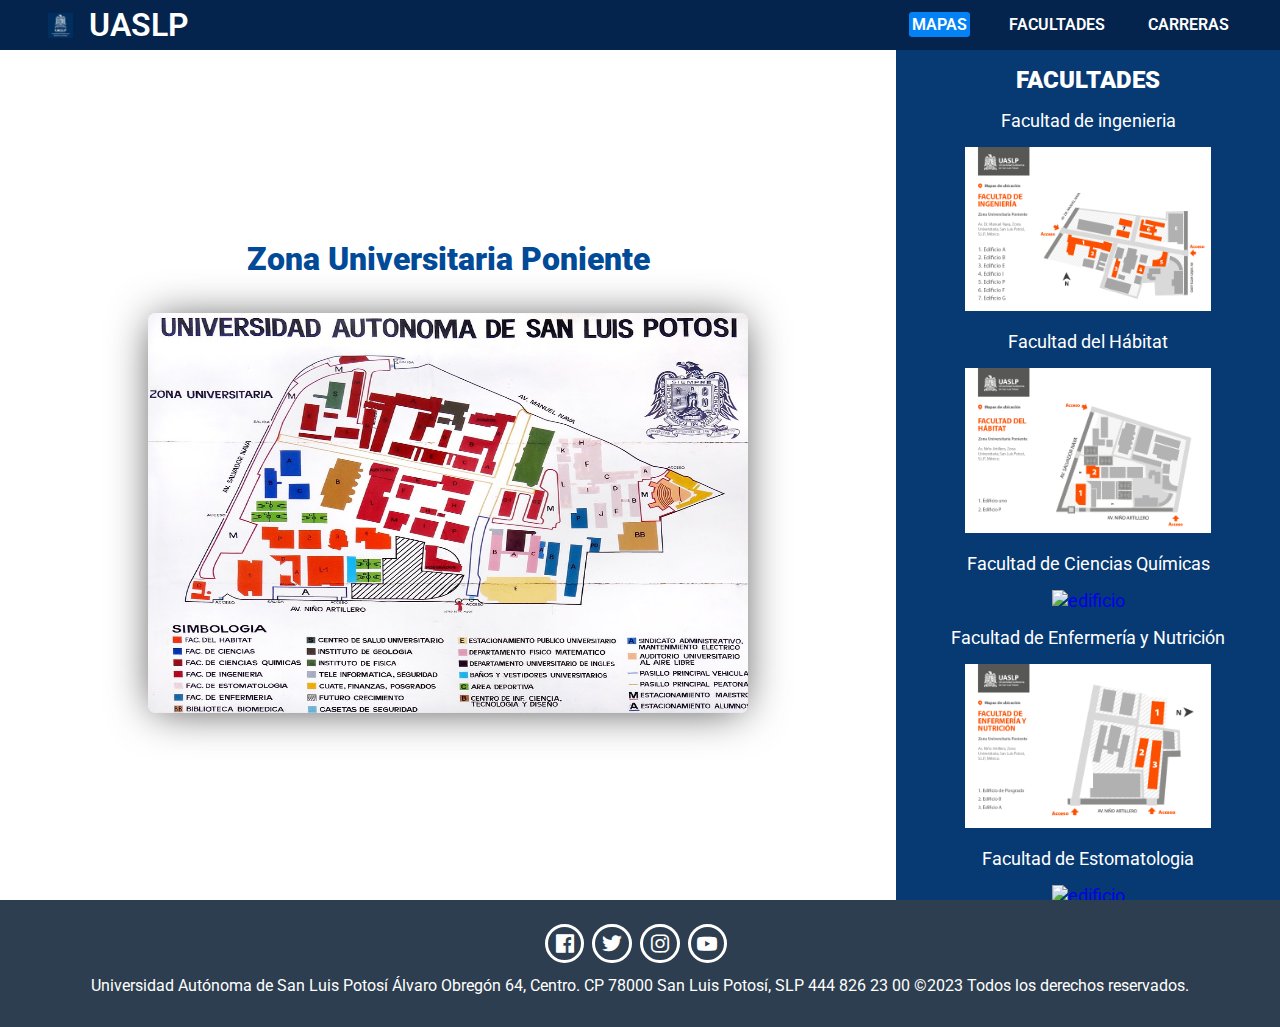
==== index.html @ d9a33879 "Primer versión" ====
<!DOCTYPE html>
<html lang="en">

<head>
  <meta charset="UTF-8">
  <meta name="viewport" content="width=device-width, initial-scale=1.0">
  <title>Mapa Zona Universitaria</title>
  <link rel="shortcut icon" href="media/Generales/Logo-uaslp.jpg" type="image/x-icon">
  <link rel="stylesheet" href="css/Home.css">
  <link href='https://unpkg.com/boxicons@2.1.4/css/boxicons.min.css' rel='stylesheet'>
</head>

<body>
  <nav class="menu">

    <input type="checkbox" id="checkbox-menu">
    <label for="checkbox-menu" class="checkbox-btn">
      <i class='bx bx-menu'></i>
    </label>
    <img src="media/Generales/Logo-uaslp.jpg" alt="logo">

    <label class="logo-uaslp">
      UASLP
    </label>


    <ul>
      <li><a class="active" href="">Mapas</a></li>
      <li><a href="">Facultades</a></li>
      <li><a href="">Carreras</a></li>
    </ul>
  </nav>

  
  <section>
    <main>
      <a target="_blank" href="https://www.uaslp.mx/#gsc.tab=0" class="titulo-facultad">Zona Universitaria Poniente</a>
      <img src="media/mapas-img/mapa-zona-universitaria.png"  alt="facultad-ingenieria">
    </main>
    <aside>
      <h2>Facultades</h2>
      <ul>
        <li>Facultad de ingenieria</li>
        <li><a href="mapas/Mapa-ingenieria.html"><img src="media/mapas-img/mapa-ingenieria.png" alt="edificio"></a></li>
      </ul>
      <ul>
        <li>Facultad del Hábitat</li>
        <li><a href="mapas/Mapa-habitat.html"><img src="media/mapas-img/mapa-habitat.png" alt="edificio"></a></li>
      </ul>
      <ul>
        <li>Facultad de Ciencias Químicas</li>
        <li><a href="mapas/Mapa-ciencias-quimicas.html"><img src="media/mapa-ingenieria.png" alt="edificio"></a></li>
      </ul>
      <ul>
        <li>Facultad de Enfermería y Nutrición</li>
        <li><a href="mapas/Mapa-enfermeria-nutricion.html"><img src="media/mapas-img/mapa-enfermeria-nutricion.png" alt="edificio"></a></li>
      </ul>
      <ul>
        <li>Facultad de Estomatologia</li>
        <li><a href="mapas/Mapa-estomatologia.html"><img src="media/mapa-ingenieria.png" alt="edificio"></a></li>
      </ul>
      <ul>
        <li>Facultad de Medicina</li>
        <li><a href="mapas/Mapa-medicina.html"><img src="media/mapa-ingenieria.png" alt="edificio"></a></li>
      </ul>
    </aside>

  </section>
  <footer>
    <div class="social-media">
      <li><a href="https://www.facebook.com/LaUASLP/" target="_blank" class="social-media-icon facebook"><i class='bx bxl-facebook-square'></i></a></li>
      <li><a href="https://twitter.com/LaUASLP" target="_blank" class="social-media-icon twitter"><i class='bx bxl-twitter'></i></a></li>
      <li><a href="https://www.instagram.com/lauaslp/" target="_blank" class="social-media-icon instagram"><i class='bx bxl-instagram' ></i></a></li>
      <li><a href="https://www.youtube.com/LaUASLP" target="_blank" class="social-media-icon youtube"><i class='bx bxl-youtube'></i></a></li>
    </div>
    <div class="info-contacto">
      <p>Universidad Autónoma de San Luis Potosí Álvaro Obregón 64, Centro. CP 78000 San Luis Potosí, SLP 444 826 23 00 &copy;2023 Todos los derechos reservados.</p>
    </div>
  </footer>

</body>

</html>
---- css/Home.css ----
@import url('https://fonts.googleapis.com/css2?family=Roboto:ital,wght@0,100;0,300;0,400;0,500;0,900;1,100;1,400;1,500;1,900&display=swap');

*{
    margin: 0;
    padding: 0;
    text-decoration: none;
    box-sizing: border-box;
    font-family: 'Roboto', sans-serif;
    list-style: none;
}

:root {
    --main-bg-color: #004A98;
    --bg-color-secundario: #99a3b4;
    --ul-bgs-color: #0dcaf0;
    --ul-bgs-color--opaco: #0eb1d1;
    --congress-blue-50: #eff6ff;
    --congress-blue-100: #deedff;
    --congress-blue-200: #b6dbff;
    --congress-blue-300: #76bfff;
    --congress-blue-400: #2d9fff;
    --congress-blue-500: #0282f5;
    --congress-blue-600: #0065d2;
    --congress-blue-700: #0050aa;
    --congress-blue-800: #004a98;
    --congress-blue-900: #073973;
    --congress-blue-950: #04244d;
    --facebook-color: #1977f3;
}

body{
    background: var(--congress-blue-200);
    margin: 0;
    padding: 0;
}

body::-webkit-scrollbar {
    width: 12px;               /* width of the entire scrollbar */
}
  
body::-webkit-scrollbar-track {
    background: #fff;        /* color of the tracking area */
}
  
body::-webkit-scrollbar-thumb {
    background-color: var(--congress-blue-900);    /* color of the scroll thumb */ 
    border: 1px solid #fff;
}

a{
    text-decoration: none;
}
.menu{
    background: var(--congress-blue-950);
    height: 50px;
    width: 100%;
    position: sticky;
    top: 0;
    left: 0;
    z-index: 1;
    
}

.menu img{
    max-height: 25px;
    margin: .8rem 0 0 3rem;
    float: left;
}

.menu ul{
    float: right;
    margin-right: 2rem;
}

.menu ul li{
    display: inline-block;
    line-height: 50px;
    margin: 0 1rem;
}

.menu ul li a{
    color: #fff;
    font-weight: 600;
    text-transform: uppercase;
    padding: 2px;
    border-radius: .2rem;
    padding: .2rem;
    transition: all .5s ease;
}

.menu ul li a.active{
    background: var(--congress-blue-500);
    border-radius: .2rem;
    padding: .2rem;
} 

.menu ul li a.active:hover{
    background: #fff;
    color: var(--congress-blue-950);
}

.menu ul li a:hover{
    background: #fff;
    color: var(--congress-blue-950);
}

.logo-uaslp{
    font-size: 2rem;
    font-weight: 600;
    color: #fff;
    line-height: 50px;
    margin-left: 1rem;
}

.checkbox-btn{
    float: right;
    margin: 1.5rem 2rem 0 0;
    cursor: pointer;
    display: none;
}

.bx-menu{
    font-size: 2rem;
    font-weight: 600;
    color: #fff;
}

#checkbox-menu{
    display: none;
}

section{
    margin: 0 0 0 0;
    padding: 0 0 0 0;
    display: flex;
    background: #fff;
    min-height: calc(100vh - 50px);
    width: 100%;
    justify-content: center;
}

main{
    width: 70%;
    display: flex;
    flex-direction: column;
    justify-content: center;
    align-items: center;
    overflow-x: hidden;
    margin: 0;
    background: #fff;
}
.titulo-facultad{
    font-size: 2rem;
    font-weight: 900;
    color: var(--congress-blue-800);
    transition: all .5s ease;
    border-radius: .2rem;
    cursor: pointer;
    padding: .2rem;
}

.titulo-facultad:hover{
    text-decoration: 5px underline ;
}

main img{
    display: flex;
    margin: 2rem 0 0 0;
    height: 400px;
    width: 600px;
    box-shadow: 0px 2px 44px -6px rgba(0,0,0,0.75);
    -webkit-box-shadow: 0px 2px 44px -6px rgba(0,0,0,0.75);
    -moz-box-shadow: 0px 2px 44px -6px rgba(0,0,0,0.75);
    border-radius: .5rem;
    transition: all .5s ease;
}

main img:hover{
    transform: scale(1.05);
}

aside{
    color: #fff;
    text-align: center;
    max-height: calc(100vh - 50px);
    padding: 1rem;
    width: 30%;
    display: inline-block;
    justify-content: center;
    align-items: center;
    background: var(--congress-blue-900);
    overflow: auto;
}

aside::-webkit-scrollbar {
    width: 15px;               /* width of the entire scrollbar */
    
}
  
aside::-webkit-scrollbar-track {
    background: #fff;        /* color of the tracking area */
}
  
aside::-webkit-scrollbar-thumb {
    background-color: var(--congress-blue-950);    /* color of the scroll thumb */ 
    border: 2px solid #99a3b4;
}

aside h2{
    text-transform: uppercase;
    font-weight: 900;
    font-size: 24px;
}

aside ul li{
    font-size: 18px;
    margin: 1rem 0 1rem 0;
}

aside img{
    width: 70%;
    transition: all .5s ease;
}

aside img:hover{
    transform: scale(1.05);
    box-shadow: 0px 2px 44px -6px #000000d7;
    -webkit-box-shadow: 0px 2px 44px -6px #000000d7;
    -moz-box-shadow: 0px 2px 44px -6px #000000d7;
    
}

footer{
    background: #2c3e50;
    min-height: 100px;
    display: flex;
    flex-direction: column;
    align-items: center;
    justify-content: center;
    color: #fff;
    padding: 2rem 0 2rem 0;
}

.social-media-icon{
    cursor: pointer;
    font-size: 1.5rem;
    color: #fff;
    transition: all .5s ease;
    border: 3px solid #fff;
    border-radius: 3rem;
    padding: .3rem .3rem 0 .3rem;
    margin: 0 .5rem 0 0;
}

.facebook:hover{
    color: var(--facebook-color);
    border: 3px solid var(--facebook-color);
}

.twitter:hover{
    color: #1d9bf0;
    border: 3px solid #1d9bf0;
}

.instagram:hover{
    color: #fdbb2d;
    border: 3px solid #fdbb2d;
}

.youtube:hover{
    color: #fe0000;
    border: 3px solid #fe0000;
}

.social-media{
    display: flex;
    flex-direction: row;
    margin: 0 0 1rem 0;
}

.info-contacto{
    text-align: center;
}

@media (max-width: 858px){
    
    aside::-webkit-scrollbar {
        display: none;            /* width of the entire scrollbar */
    }
      
    aside::-webkit-scrollbar-track {
        display: none;      /* color of the tracking area */
    }
      
    aside::-webkit-scrollbar-thumb {
        display: none;
    }

    .menu{
        min-height: 80px;
    }

    .checkbox-btn{
        display: block;
    }

    .menu ul{
        position: fixed;
        width: 100%;
        height: 100vh;
        background: #2c3e50;
        top: 80px;
        left: -100%;
        text-align: center;
        box-shadow: inset 4px 35px 15px -3px rgba(0,0,0,0.1);
        transition: all .5s ease;
    }

    .menu ul li{
        display: block;
    }

    .menu ul li a{
        font-size: 1.2rem;
    }

    .menu img{
        max-height: 45px;
    }

    .logo-uaslp{
        line-height: 80px;
    }

    
    #checkbox-menu:checked ~ ul{
        left: 0;
    }

    section{
        display: block;

        justify-content: center;
        align-items: center;
    }

    main{
        display: flex;
        float: none;
        width: 100%;
        padding:3rem;
    }

    main img{
        width: 450px;
        height: 300px;
    }

    aside{
        width: 100%;
        float: none;
        box-shadow: none;
        overflow: visible;
        max-height: 100%;
    }

    aside img{
        width: 100%;
    }
    

    footer{
        padding: 2rem;
    }
}

@media (max-width: 391px){
    main img{
        width: 325px;
        height: 220px;
    }
}
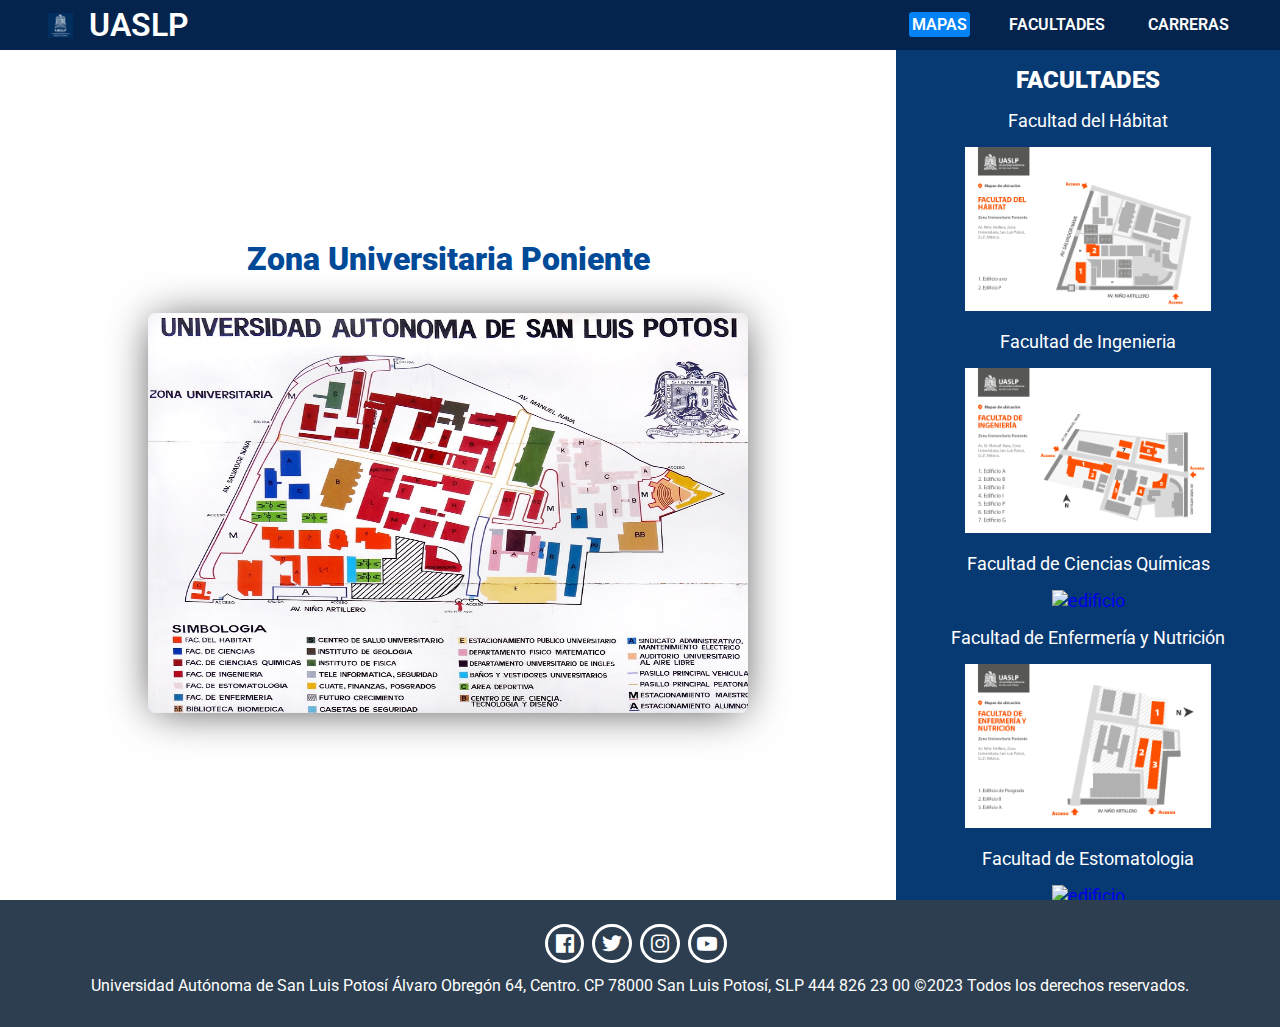
==== commit d70e5a26: "Agregado: pagina facultades y carreras" ====
--- a/index.html
+++ b/index.html
@@ -25,9 +25,9 @@
 
 
     <ul>
-      <li><a class="active" href="">Mapas</a></li>
-      <li><a href="">Facultades</a></li>
-      <li><a href="">Carreras</a></li>
+      <li><a class="active" href="index.html">Mapas</a></li>
+      <li><a href="pages/Facultades.html">Facultades</a></li>
+      <li><a href="pages/Carreras.html">Carreras</a></li>
     </ul>
   </nav>
 
@@ -40,12 +40,12 @@
     <aside>
       <h2>Facultades</h2>
       <ul>
-        <li>Facultad de ingenieria</li>
-        <li><a href="mapas/Mapa-ingenieria.html"><img src="media/mapas-img/mapa-ingenieria.png" alt="edificio"></a></li>
+        <li>Facultad del Hábitat</li>
+        <li><a href="mapas/Mapa-habitat.html"><img src="media/mapas-img/mapa-habitat.png" alt="edificio"></a></li>
       </ul>
       <ul>
-        <li>Facultad del Hábitat</li>
-        <li><a href="mapas/Mapa-habitat.html"><img src="media/mapas-img/mapa-habitat.png" alt="edificio"></a></li>
+        <li>Facultad de Ingenieria</li>
+        <li><a href="mapas/Mapa-ingenieria.html"><img src="media/mapas-img/mapa-ingenieria.png" alt="edificio"></a></li>
       </ul>
       <ul>
         <li>Facultad de Ciencias Químicas</li>
--- a/css/Home.css
+++ b/css/Home.css
@@ -29,7 +29,7 @@
 }
 
 body{
-    background: var(--congress-blue-200);
+    background: var(--congress-blue-900);
     margin: 0;
     padding: 0;
 }
@@ -354,6 +354,7 @@
     main img{
         width: 450px;
         height: 300px;
+        scale: .9;
     }
 
     aside{
@@ -378,5 +379,6 @@
     main img{
         width: 325px;
         height: 220px;
+        scale: .9;
     }
 }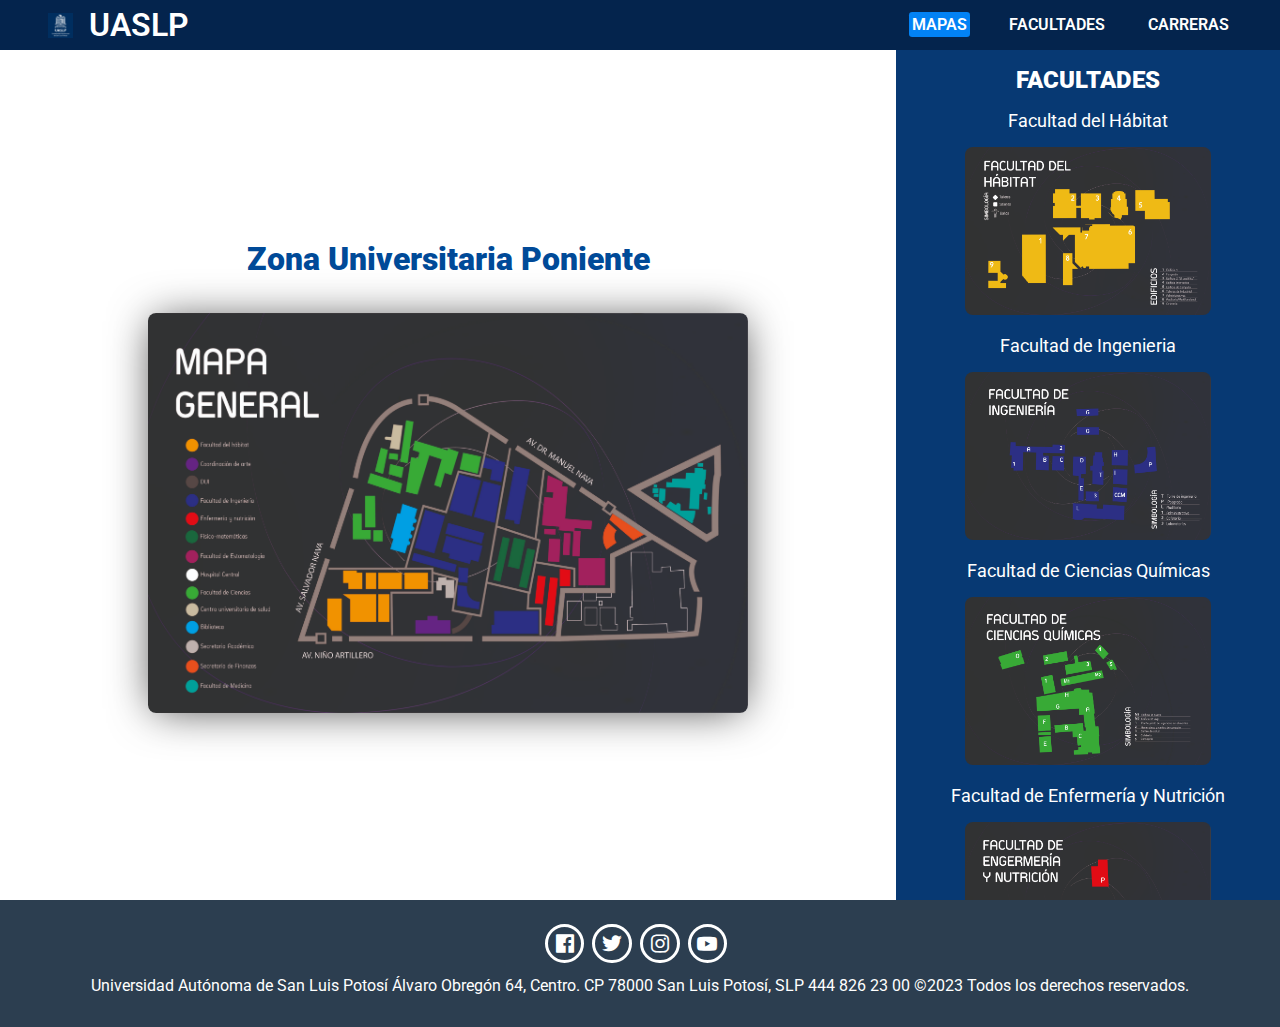
==== commit b63356b3: "Cambio en todas las imagenes" ====
--- a/index.html
+++ b/index.html
@@ -35,33 +35,33 @@
   <section>
     <main>
       <a target="_blank" href="https://www.uaslp.mx/#gsc.tab=0" class="titulo-facultad">Zona Universitaria Poniente</a>
-      <img src="media/mapas-img/mapa-zona-universitaria.png"  alt="facultad-ingenieria">
+      <img src="media/mapas-img/MAPA ZONA.jpg"  alt="facultad-ingenieria">
     </main>
     <aside>
       <h2>Facultades</h2>
       <ul>
         <li>Facultad del Hábitat</li>
-        <li><a href="mapas/Mapa-habitat.html"><img src="media/mapas-img/mapa-habitat.png" alt="edificio"></a></li>
+        <li><a href="mapas/Mapa-habitat.html"><img src="media/mapas-img/Mapas Facultades_Facultad del Hábitat.jpg" alt="edificio"></a></li>
       </ul>
       <ul>
         <li>Facultad de Ingenieria</li>
-        <li><a href="mapas/Mapa-ingenieria.html"><img src="media/mapas-img/mapa-ingenieria.png" alt="edificio"></a></li>
+        <li><a href="mapas/Mapa-ingenieria.html"><img src="media/mapas-img/Mapas Facultades_Facultad de Ingeniería.jpg" alt="edificio"></a></li>
       </ul>
       <ul>
         <li>Facultad de Ciencias Químicas</li>
-        <li><a href="mapas/Mapa-ciencias-quimicas.html"><img src="media/mapa-ingenieria.png" alt="edificio"></a></li>
+        <li><a href="mapas/Mapa-ciencias-quimicas.html"><img src="media/mapas-img/Mapas Facultades_Facultad de Ciencias Químicas.jpg" alt="edificio"></a></li>
       </ul>
       <ul>
         <li>Facultad de Enfermería y Nutrición</li>
-        <li><a href="mapas/Mapa-enfermeria-nutricion.html"><img src="media/mapas-img/mapa-enfermeria-nutricion.png" alt="edificio"></a></li>
+        <li><a href="mapas/Mapa-enfermeria-nutricion.html"><img src="media/mapas-img/Mapas Facultades_Facultad de enfermería y nutrición.jpg" alt="edificio"></a></li>
       </ul>
       <ul>
         <li>Facultad de Estomatologia</li>
-        <li><a href="mapas/Mapa-estomatologia.html"><img src="media/mapa-ingenieria.png" alt="edificio"></a></li>
+        <li><a href="mapas/Mapa-estomatologia.html"><img src="media/mapas-img/Mapas Facultades_Facultad de Estomatología.jpg" alt="edificio"></a></li>
       </ul>
       <ul>
         <li>Facultad de Medicina</li>
-        <li><a href="mapas/Mapa-medicina.html"><img src="media/mapa-ingenieria.png" alt="edificio"></a></li>
+        <li><a href="mapas/Mapa-medicina.html"><img src="media/mapas-img/Mapas Facultades_Facultad de Medicina.jpg" alt="edificio"></a></li>
       </ul>
     </aside>
 
--- a/css/Home.css
+++ b/css/Home.css
@@ -219,6 +219,7 @@
 
 aside img{
     width: 70%;
+    border-radius: .5rem;
     transition: all .5s ease;
 }
 
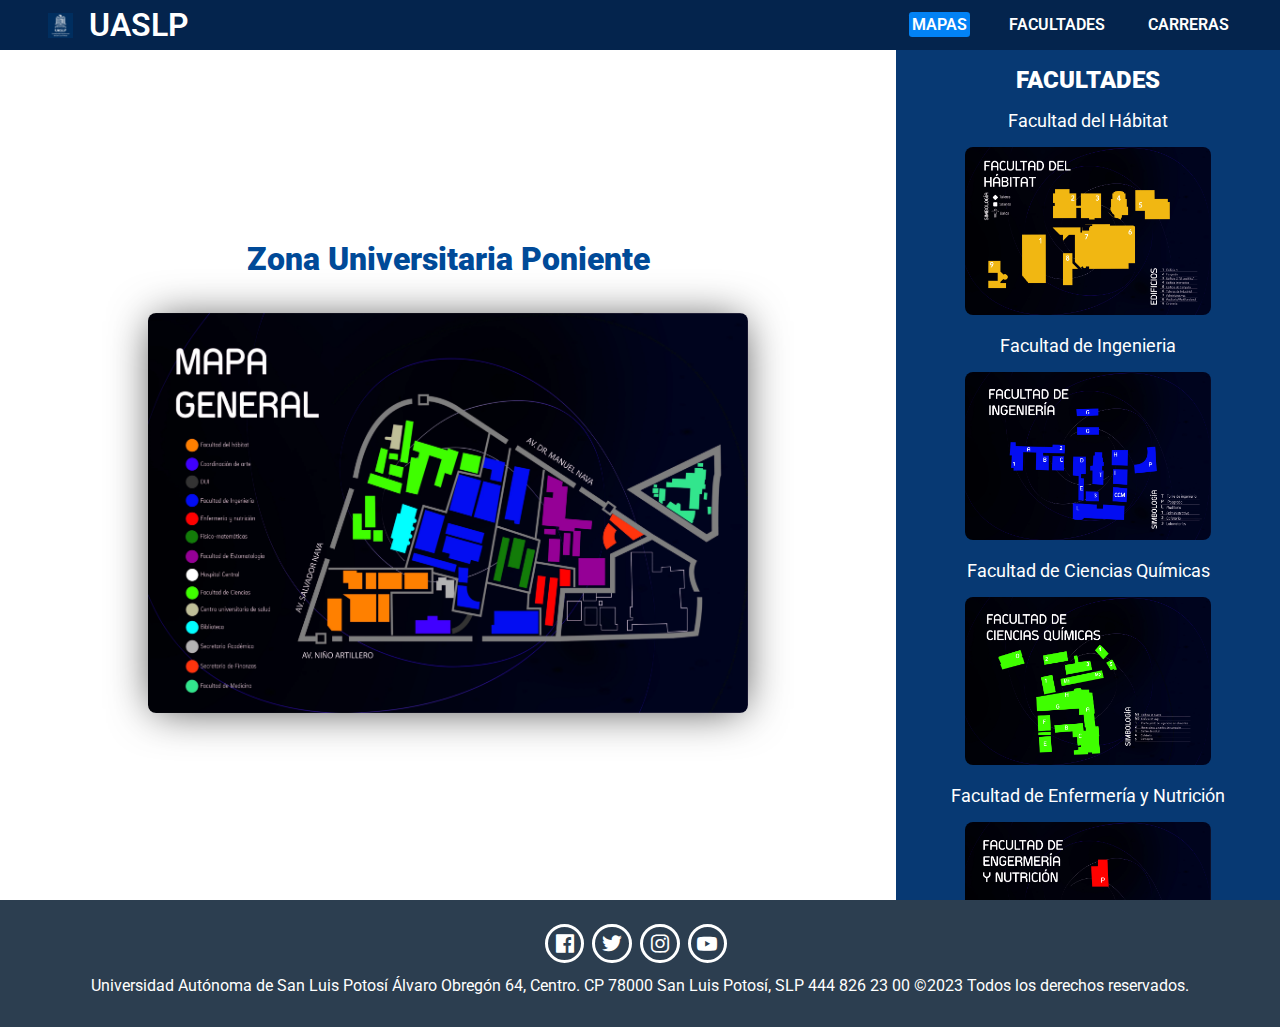
==== commit 76870543: "Cambio de formato a webp" ====
--- a/index.html
+++ b/index.html
@@ -35,33 +35,33 @@
   <section>
     <main>
       <a target="_blank" href="https://www.uaslp.mx/#gsc.tab=0" class="titulo-facultad">Zona Universitaria Poniente</a>
-      <img src="media/mapas-img/MAPA ZONA.jpg"  alt="facultad-ingenieria">
+      <img src="media/mapas-img/MAPA ZONA.webp"  alt="facultad-ingenieria">
     </main>
     <aside>
       <h2>Facultades</h2>
       <ul>
         <li>Facultad del Hábitat</li>
-        <li><a href="mapas/Mapa-habitat.html"><img src="media/mapas-img/Mapas Facultades_Facultad del Hábitat.jpg" alt="edificio"></a></li>
+        <li><a href="mapas/Mapa-habitat.html"><img src="media/mapas-img/Mapas Facultades_Facultad del Hábitat.webp" alt="edificio"></a></li>
       </ul>
       <ul>
         <li>Facultad de Ingenieria</li>
-        <li><a href="mapas/Mapa-ingenieria.html"><img src="media/mapas-img/Mapas Facultades_Facultad de Ingeniería.jpg" alt="edificio"></a></li>
+        <li><a href="mapas/Mapa-ingenieria.html"><img src="media/mapas-img/Mapas Facultades_Facultad de Ingeniería.webp" alt="edificio"></a></li>
       </ul>
       <ul>
         <li>Facultad de Ciencias Químicas</li>
-        <li><a href="mapas/Mapa-ciencias-quimicas.html"><img src="media/mapas-img/Mapas Facultades_Facultad de Ciencias Químicas.jpg" alt="edificio"></a></li>
+        <li><a href="mapas/Mapa-ciencias-quimicas.html"><img src="media/mapas-img/Mapas Facultades_Facultad de Ciencias Químicas.webp" alt="edificio"></a></li>
       </ul>
       <ul>
         <li>Facultad de Enfermería y Nutrición</li>
-        <li><a href="mapas/Mapa-enfermeria-nutricion.html"><img src="media/mapas-img/Mapas Facultades_Facultad de enfermería y nutrición.jpg" alt="edificio"></a></li>
+        <li><a href="mapas/Mapa-enfermeria-nutricion.html"><img src="media/mapas-img/Mapas Facultades_Facultad de enfermería y nutrición.webp" alt="edificio"></a></li>
       </ul>
       <ul>
         <li>Facultad de Estomatologia</li>
-        <li><a href="mapas/Mapa-estomatologia.html"><img src="media/mapas-img/Mapas Facultades_Facultad de Estomatología.jpg" alt="edificio"></a></li>
+        <li><a href="mapas/Mapa-estomatologia.html"><img src="media/mapas-img/Mapas Facultades_Facultad de Estomatología.webp" alt="edificio"></a></li>
       </ul>
       <ul>
         <li>Facultad de Medicina</li>
-        <li><a href="mapas/Mapa-medicina.html"><img src="media/mapas-img/Mapas Facultades_Facultad de Medicina.jpg" alt="edificio"></a></li>
+        <li><a href="mapas/Mapa-medicina.html"><img src="media/mapas-img/Mapas Facultades_Facultad de Medicina.webp" alt="edificio"></a></li>
       </ul>
     </aside>
 
